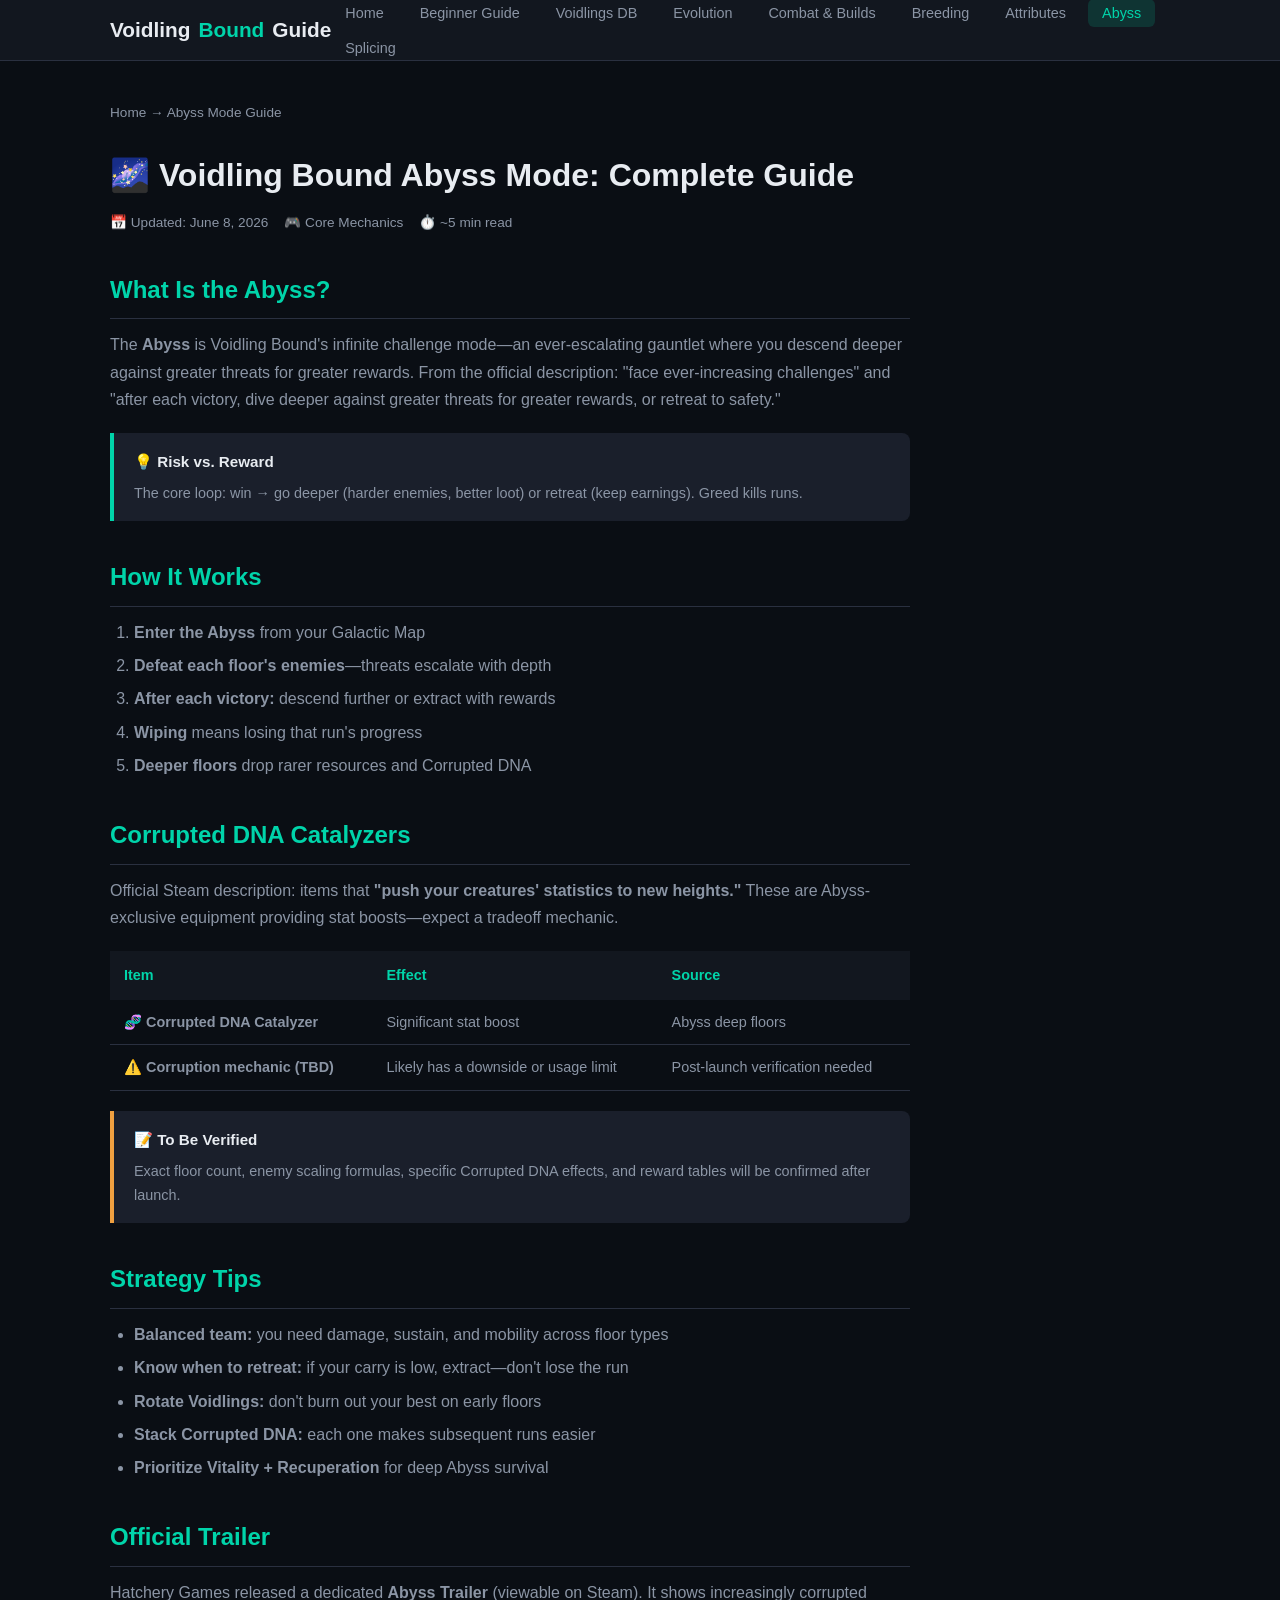
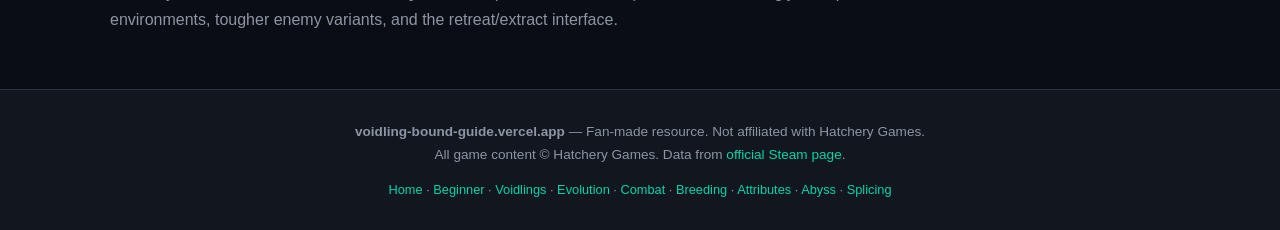
==== abyss.html @ 8f632913 "feat: add Attributes, Abyss, Splicing, Planets pages with Steam-verified data" ====
<!DOCTYPE html>
<html lang="en">
<head>
  <meta charset="UTF-8">
  <meta name="viewport" content="width=device-width, initial-scale=1.0">
  <title>Voidling Bound Abyss Mode Guide — Infinite Challenge & Corrupted DNA</title>
  <meta name="description" content="Complete guide to Voidling Bound's Abyss mode—ever-escalating challenges, risk vs reward, Corrupted DNA Catalyzers, and survival strategies.">
  <meta name="keywords" content="Voidling Bound Abyss, Abyss mode, Corrupted DNA, infinite challenge, endgame guide">
  <link rel="canonical" href="https://voidling-bound-guide.vercel.app/abyss.html">
  <meta property="og:title" content="Voidling Bound Abyss Mode Guide — Infinite Challenge & Corrupted DNA">
  <meta property="og:description" content="Complete guide to Voidling Bound's Abyss mode—ever-escalating challenges, risk vs reward, Corrupted DNA Catalyzers, and survival strategies.">
  <meta property="og:type" content="article">
  <meta property="og:url" content="https://voidling-bound-guide.vercel.app/abyss.html">
  <meta property="og:site_name" content="Voidling Bound Guide">
  <meta name="twitter:card" content="summary_large_image">
  <meta name="twitter:title" content="Voidling Bound Abyss Mode Guide — Infinite Challenge & Corrupted DNA">
  <meta name="twitter:description" content="Complete guide to Voidling Bound's Abyss mode—ever-escalating challenges, risk vs reward, Corrupted DNA Catalyzers, and survival strategies.">
  <meta name="theme-color" content="#0a0e14">
  <link rel="icon" href="data:image/svg+xml,<svg xmlns='http://www.w3.org/2000/svg' viewBox='0 0 100 100'><text y='.9em' font-size='90'>🧬</text></svg>">
  <link rel="stylesheet" href="css/style.css">
</head>
<body>
<header class="site-header">
  <nav class="navbar" aria-label="Main navigation">
    <a href="index.html" class="logo">Voidling<span>Bound</span> Guide</a>
    <button class="menu-toggle" aria-label="Toggle navigation menu">☰</button>
    <ul class="nav-links">
      <li><a href="index.html">Home</a></li>
      <li><a href="guide.html">Beginner Guide</a></li>
      <li><a href="voidlings.html">Voidlings DB</a></li>
      <li><a href="evolution.html">Evolution</a></li>
      <li><a href="combat.html">Combat & Builds</a></li>
      <li><a href="breeding.html">Breeding</a></li>
      <li><a href="attributes.html">Attributes</a></li>
      <li><a href="abyss.html" class="active">Abyss</a></li>
      <li><a href="splicing.html">Splicing</a></li>
    </ul>
  </nav>
</header>
<section class="content-page"><div class="container">
<div class="breadcrumb"><a href="index.html">Home</a> → Abyss Mode Guide</div>
<div class="article-header"><h1>🌌 Voidling Bound Abyss Mode: Complete Guide</h1>
<div class="meta"><span>📅 Updated: June 8, 2026</span><span>🎮 Core Mechanics</span><span>⏱️ ~5 min read</span></div></div>
<article>
<h2>What Is the Abyss?</h2>
<p>The <strong>Abyss</strong> is Voidling Bound's infinite challenge mode—an ever-escalating gauntlet where you descend deeper against greater threats for greater rewards. From the official description: "face ever-increasing challenges" and "after each victory, dive deeper against greater threats for greater rewards, or retreat to safety."</p>

<div class="info-box tip"><h4>💡 Risk vs. Reward</h4><p>The core loop: win → go deeper (harder enemies, better loot) or retreat (keep earnings). Greed kills runs.</p></div>

<h2>How It Works</h2>
<ol>
<li><strong>Enter the Abyss</strong> from your Galactic Map</li>
<li><strong>Defeat each floor's enemies</strong>—threats escalate with depth</li>
<li><strong>After each victory:</strong> descend further or extract with rewards</li>
<li><strong>Wiping</strong> means losing that run's progress</li>
<li><strong>Deeper floors</strong> drop rarer resources and Corrupted DNA</li>
</ol>

<h2>Corrupted DNA Catalyzers</h2>
<p>Official Steam description: items that <strong>"push your creatures' statistics to new heights."</strong> These are Abyss-exclusive equipment providing stat boosts—expect a tradeoff mechanic.</p>

<div class="table-wrap">
<table>
<thead><tr><th scope="col">Item</th><th scope="col">Effect</th><th scope="col">Source</th></tr></thead>
<tbody>
<tr><td>🧬 <strong>Corrupted DNA Catalyzer</strong></td><td>Significant stat boost</td><td>Abyss deep floors</td></tr>
<tr><td>⚠️ <strong>Corruption mechanic (TBD)</strong></td><td>Likely has a downside or usage limit</td><td>Post-launch verification needed</td></tr>
</tbody>
</table>
</div>

<div class="info-box warn"><h4>📝 To Be Verified</h4><p>Exact floor count, enemy scaling formulas, specific Corrupted DNA effects, and reward tables will be confirmed after launch.</p></div>

<h2>Strategy Tips</h2>
<ul>
<li><strong>Balanced team:</strong> you need damage, sustain, and mobility across floor types</li>
<li><strong>Know when to retreat:</strong> if your carry is low, extract—don't lose the run</li>
<li><strong>Rotate Voidlings:</strong> don't burn out your best on early floors</li>
<li><strong>Stack Corrupted DNA:</strong> each one makes subsequent runs easier</li>
<li><strong>Prioritize Vitality + Recuperation</strong> for deep Abyss survival</li>
</ul>

<h2>Official Trailer</h2>
<p>Hatchery Games released a dedicated <strong>Abyss Trailer</strong> (viewable on Steam). It shows increasingly corrupted environments, tougher enemy variants, and the retreat/extract interface.</p>
</article>
</div></section>
<footer class="site-footer"><div class="container">
<p><strong>voidling-bound-guide.vercel.app</strong> — Fan-made resource. Not affiliated with Hatchery Games.</p>
<p>All game content © Hatchery Games. Data from <a href="https://store.steampowered.com/app/2004680/Voidling_Bound/" target="_blank" rel="nofollow">official Steam page</a>.</p>
<p style="margin-top:12px;font-size:0.8rem;"><a href="index.html">Home</a> · <a href="guide.html">Beginner</a> · <a href="voidlings.html">Voidlings</a> · <a href="evolution.html">Evolution</a> · <a href="combat.html">Combat</a> · <a href="breeding.html">Breeding</a> · <a href="attributes.html">Attributes</a> · <a href="abyss.html">Abyss</a> · <a href="splicing.html">Splicing</a></p>
</div></footer>
<button class="back-to-top" id="backToTop" aria-label="Back to top">↑</button>
<script>document.querySelector('.menu-toggle').addEventListener('click',function(){document.querySelector('.nav-links').classList.toggle('open')});var B=document.getElementById('backToTop');window.addEventListener('scroll',function(){window.scrollY>400?B.classList.add('visible'):B.classList.remove('visible')});B.addEventListener('click',function(){window.scrollTo({top:0,behavior:'smooth'})});</script>
</body></html>
---- css/style.css ----
/* ===== Voidling Bound Guide - Main Stylesheet ===== */

/* --- Reset & Base --- */
*, *::before, *::after { box-sizing: border-box; margin: 0; padding: 0; }

:root {
  --bg-primary: #0a0e14;
  --bg-secondary: #12171f;
  --bg-card: #1a1f2b;
  --border: #2a3040;
  --text-primary: #e8ecf1;
  --text-secondary: #8b95a5;
  --accent: #00d4aa;
  --accent-glow: rgba(0, 212, 170, 0.15);
  --accent2: #7c5ce7;
  --warning: #f0a040;
  --danger: #e04060;
  --max-width: 1100px;
  --radius: 8px;
}

html { scroll-behavior: smooth; }

body {
  font-family: -apple-system, BlinkMacSystemFont, 'Segoe UI', Roboto, 'Helvetica Neue', Arial, sans-serif;
  background: var(--bg-primary);
  color: var(--text-primary);
  line-height: 1.7;
  font-size: 16px;
}

a { color: var(--accent); text-decoration: none; transition: color 0.2s; }
a:hover { color: #00ffcc; }

img { max-width: 100%; height: auto; display: block; }

.container { max-width: var(--max-width); margin: 0 auto; padding: 0 20px; }

/* --- Header / Nav --- */
.site-header {
  background: var(--bg-secondary);
  border-bottom: 1px solid var(--border);
  position: sticky; top: 0; z-index: 100;
  backdrop-filter: blur(10px);
}

.navbar {
  display: flex; align-items: center; justify-content: space-between;
  max-width: var(--max-width); margin: 0 auto; padding: 0 20px; height: 60px;
}

.logo {
  font-size: 1.3rem; font-weight: 700; color: var(--text-primary);
  display: flex; align-items: center; gap: 8px;
}
.logo span { color: var(--accent); }

.nav-links { display: flex; gap: 8px; list-style: none; flex-wrap: wrap; }
.nav-links a {
  color: var(--text-secondary); padding: 6px 14px; border-radius: 6px;
  font-size: 0.9rem; font-weight: 500; transition: all 0.2s;
}
.nav-links a:hover, .nav-links a.active { color: var(--accent); background: var(--accent-glow); }

.menu-toggle { display: none; background: none; border: none; color: var(--text-primary); font-size: 1.5rem; cursor: pointer; }

/* --- Hero --- */
.hero {
  background: linear-gradient(135deg, var(--bg-secondary) 0%, #0d1a2d 50%, #141028 100%);
  padding: 60px 0; text-align: center; border-bottom: 1px solid var(--border);
}
.hero h1 { font-size: 2.4rem; margin-bottom: 12px; line-height: 1.3; }
.hero h1 span { color: var(--accent); }
.hero p { color: var(--text-secondary); font-size: 1.1rem; max-width: 650px; margin: 0 auto 24px; }
.hero .badge {
  display: inline-block; background: var(--accent-glow); color: var(--accent);
  padding: 4px 14px; border-radius: 20px; font-size: 0.85rem; font-weight: 500;
}

/* --- Buttons --- */
.btn {
  display: inline-block; padding: 10px 24px; border-radius: 6px;
  font-weight: 600; font-size: 0.95rem; cursor: pointer; transition: all 0.2s;
  border: none; text-align: center;
}
.btn-primary { background: var(--accent); color: #000; }
.btn-primary:hover { background: #00ffcc; color: #000; }
.btn-outline {
  background: transparent; color: var(--accent);
  border: 1px solid var(--accent);
}
.btn-outline:hover { background: var(--accent-glow); color: #00ffcc; }

/* --- Sections --- */
.section { padding: 50px 0; }
.section-title {
  font-size: 1.8rem; margin-bottom: 8px; text-align: center;
}
.section-subtitle { color: var(--text-secondary); text-align: center; margin-bottom: 36px; }
.section-divider { border: none; border-top: 1px solid var(--border); margin: 0; }

/* --- Cards Grid --- */
.card-grid { display: grid; grid-template-columns: repeat(auto-fill, minmax(300px, 1fr)); gap: 20px; }

.card {
  background: var(--bg-card); border: 1px solid var(--border); border-radius: var(--radius);
  padding: 24px; transition: transform 0.2s, border-color 0.2s;
}
.card:hover { transform: translateY(-2px); border-color: var(--accent); }
.card-icon { font-size: 2rem; margin-bottom: 12px; }
.card h3 { font-size: 1.2rem; margin-bottom: 8px; }
.card h3 a { color: var(--text-primary); }
.card h3 a:hover { color: var(--accent); }
.card p { color: var(--text-secondary); font-size: 0.9rem; line-height: 1.6; }
.card-tag {
  display: inline-block; font-size: 0.75rem; padding: 2px 10px;
  border-radius: 12px; margin-top: 10px; font-weight: 500;
}
.tag-new { background: rgba(0,212,170,0.15); color: var(--accent); }
.tag-hot { background: rgba(240,160,64,0.15); color: var(--warning); }
.tag-guide { background: rgba(124,92,231,0.15); color: var(--accent2); }

/* --- Content Page Layout --- */
.content-page { padding: 40px 0; }
.breadcrumb { color: var(--text-secondary); font-size: 0.85rem; margin-bottom: 24px; }
.breadcrumb a { color: var(--text-secondary); }
.breadcrumb a:hover { color: var(--accent); }

.article-header { margin-bottom: 32px; }
.article-header h1 { font-size: 2rem; margin-bottom: 8px; }
.article-header .meta { color: var(--text-secondary); font-size: 0.85rem; }
.article-header .meta span { margin-right: 16px; }

article { max-width: 800px; }

article h2 {
  font-size: 1.5rem; margin-top: 36px; margin-bottom: 12px;
  padding-bottom: 8px; border-bottom: 1px solid var(--border);
  color: var(--accent);
}
article h3 { font-size: 1.2rem; margin-top: 24px; margin-bottom: 8px; }
article p { margin-bottom: 16px; color: var(--text-secondary); }
article ul, article ol { margin-bottom: 16px; padding-left: 24px; color: var(--text-secondary); }
article li { margin-bottom: 6px; }

/* --- Info Box --- */
.info-box {
  background: var(--bg-card); border-left: 4px solid var(--accent);
  border-radius: 0 var(--radius) var(--radius) 0;
  padding: 16px 20px; margin: 20px 0;
}
.info-box.tip { border-left-color: var(--accent); }
.info-box.warn { border-left-color: var(--warning); }
.info-box h4 { margin-bottom: 6px; font-size: 0.95rem; }
.info-box p { margin-bottom: 0; font-size: 0.9rem; }

/* --- Stats Table --- */
.table-wrap { overflow-x: auto; margin: 20px 0; }
table { width: 100%; border-collapse: collapse; font-size: 0.9rem; }
th {
  background: var(--bg-secondary); color: var(--accent); text-align: left;
  padding: 12px 14px; font-weight: 600; white-space: nowrap;
}
td {
  padding: 10px 14px; border-bottom: 1px solid var(--border);
  color: var(--text-secondary);
}
tr:hover td { background: rgba(255,255,255,0.02); }

/* --- Voidling Card --- */
.voidling-grid { display: grid; grid-template-columns: repeat(auto-fill, minmax(260px, 1fr)); gap: 16px; }
.voidling-card {
  background: var(--bg-card); border: 1px solid var(--border);
  border-radius: var(--radius); padding: 20px; transition: border-color 0.2s;
}
.voidling-card:hover { border-color: var(--accent); }
.voidling-card .element-badge {
  display: inline-block; padding: 2px 8px; border-radius: 4px;
  font-size: 0.7rem; font-weight: 700; text-transform: uppercase;
  margin-right: 6px; margin-bottom: 6px;
}
.element-fire { background: rgba(240,100,60,0.2); color: #f0643c; }
.element-ice { background: rgba(100,180,255,0.2); color: #64b4ff; }
.element-electric { background: rgba(240,220,60,0.2); color: #f0dc3c; }
.element-toxic { background: rgba(140,200,60,0.2); color: #8cc83c; }
.element-void { background: rgba(160,100,220,0.2); color: #a064dc; }

/* --- Footer --- */
.site-footer {
  background: var(--bg-secondary); border-top: 1px solid var(--border);
  padding: 30px 0; text-align: center;
}
.site-footer p { color: var(--text-secondary); font-size: 0.85rem; }
.site-footer a { color: var(--accent); }

/* --- Ad Placeholder (hidden until AdSense approved) --- */
.ad-slot { display: none; }

/* --- Pre-Launch Notice Banner --- */
.launch-banner {
  background: linear-gradient(135deg, rgba(0,212,170,0.12), rgba(124,92,231,0.12));
  border-bottom: 1px solid var(--border);
  padding: 10px 0; text-align: center; font-size: 0.85rem;
  color: var(--text-secondary);
}
.launch-banner strong { color: var(--accent); }

/* --- Page Table of Contents --- */
.toc {
  background: var(--bg-card); border: 1px solid var(--border);
  border-radius: var(--radius); padding: 20px 24px; margin-bottom: 32px;
}
.toc h3 { font-size: 0.95rem; color: var(--accent); margin-bottom: 12px; }
.toc ol { padding-left: 20px; margin-bottom: 0; }
.toc li { margin-bottom: 6px; font-size: 0.9rem; }
.toc a { color: var(--text-secondary); }
.toc a:hover { color: var(--accent); }

/* --- Back to Top Button --- */
.back-to-top {
  position: fixed; bottom: 30px; right: 30px; z-index: 99;
  width: 44px; height: 44px; border-radius: 50%;
  background: var(--accent); color: #000; border: none;
  font-size: 1.2rem; cursor: pointer; opacity: 0;
  transform: translateY(20px); transition: all 0.3s;
  pointer-events: none; box-shadow: 0 4px 16px rgba(0,212,170,0.3);
}
.back-to-top.visible { opacity: 1; transform: translateY(0); pointer-events: auto; }
.back-to-top:hover { background: #00ffcc; transform: translateY(-2px); }

/* --- Probability Bars --- */
.prob-bars { margin: 20px 0; }
.prob-row { display: flex; align-items: center; gap: 12px; margin-bottom: 10px; }
.prob-label { min-width: 120px; font-size: 0.85rem; color: var(--text-secondary); text-align: right; }
.prob-track { flex: 1; background: var(--bg-secondary); border-radius: 10px; height: 18px; overflow: hidden; }
.prob-fill {
  height: 100%; border-radius: 10px; background: linear-gradient(90deg, var(--accent), #00ffcc);
  display: flex; align-items: center; justify-content: flex-end; padding-right: 8px;
  font-size: 0.7rem; font-weight: 700; color: #000; min-width: fit-content;
}
.prob-fill.low { background: linear-gradient(90deg, #f0a040, #f0c060); }
.prob-fill.rare { background: linear-gradient(90deg, #7c5ce7, #a078ff); }

/* --- Mobile --- */
@media (max-width: 768px) {
  .nav-links { display: none; }
  .nav-links.open { display: flex; flex-direction: column; position: absolute; top: 60px; left: 0; right: 0; background: var(--bg-secondary); border-bottom: 1px solid var(--border); padding: 12px 20px; }
  .menu-toggle { display: block; }
  .hero h1 { font-size: 1.6rem; }
  .section-title { font-size: 1.4rem; }
  .card-grid { grid-template-columns: 1fr; }
  .voidling-grid { grid-template-columns: 1fr; }
  article { max-width: 100%; }
}

/* --- Print --- */
@media print { .site-header, .site-footer, .ad-slot { display: none; } }
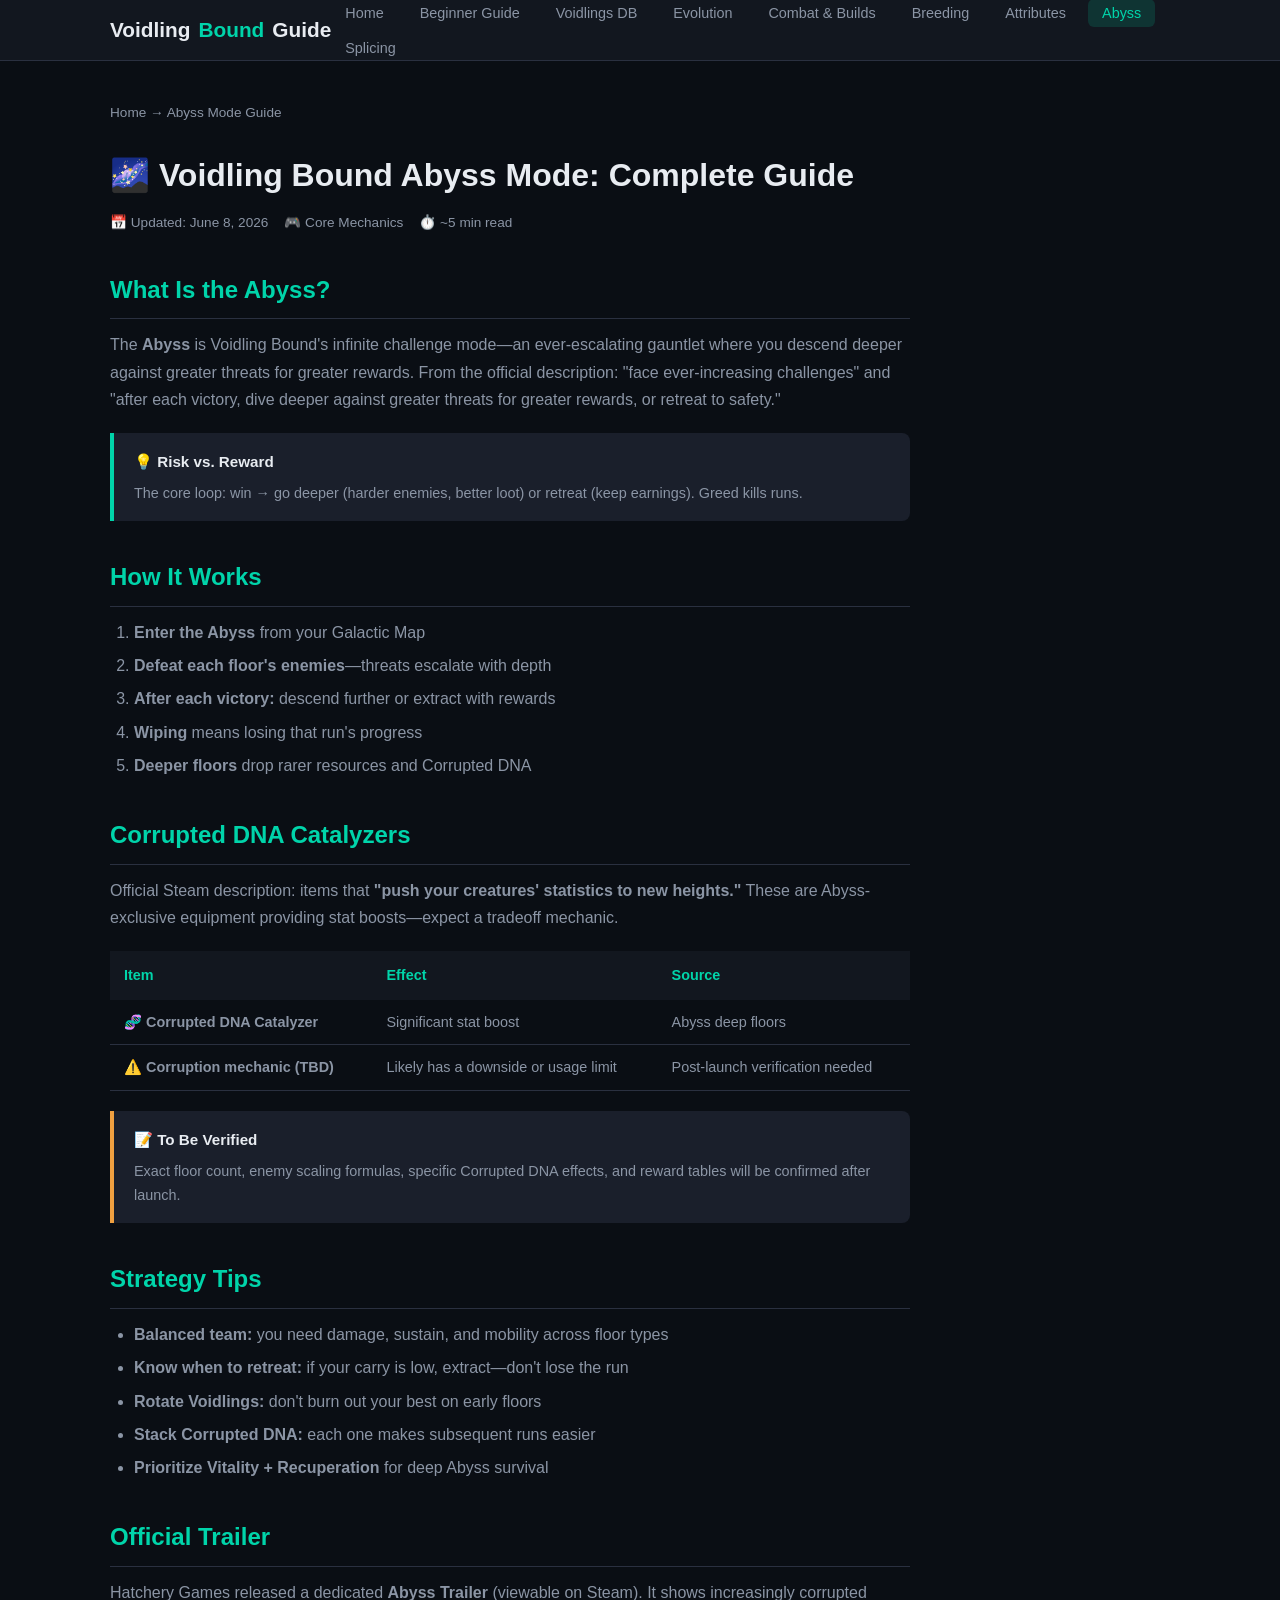
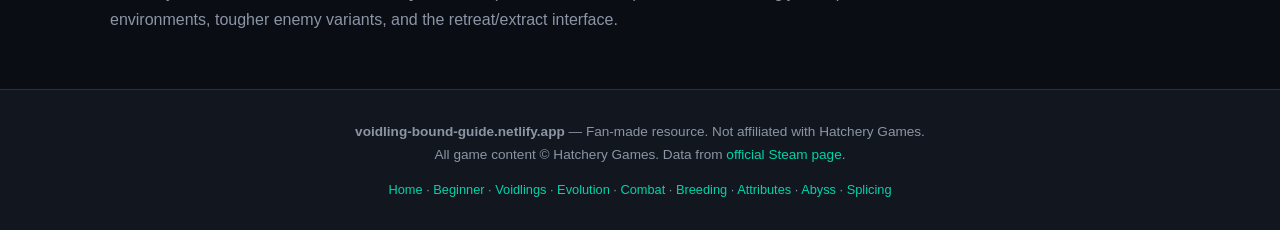
==== commit 2cc88ec5: "Switch production domain to Netlify: voidling-bound-guide.netlify.app" ====
--- a/abyss.html
+++ b/abyss.html
@@ -6,11 +6,11 @@
   <title>Voidling Bound Abyss Mode Guide — Infinite Challenge & Corrupted DNA</title>
   <meta name="description" content="Complete guide to Voidling Bound's Abyss mode—ever-escalating challenges, risk vs reward, Corrupted DNA Catalyzers, and survival strategies.">
   <meta name="keywords" content="Voidling Bound Abyss, Abyss mode, Corrupted DNA, infinite challenge, endgame guide">
-  <link rel="canonical" href="https://voidling-bound-guide.vercel.app/abyss.html">
+  <link rel="canonical" href="https://voidling-bound-guide.netlify.app/abyss.html">
   <meta property="og:title" content="Voidling Bound Abyss Mode Guide — Infinite Challenge & Corrupted DNA">
   <meta property="og:description" content="Complete guide to Voidling Bound's Abyss mode—ever-escalating challenges, risk vs reward, Corrupted DNA Catalyzers, and survival strategies.">
   <meta property="og:type" content="article">
-  <meta property="og:url" content="https://voidling-bound-guide.vercel.app/abyss.html">
+  <meta property="og:url" content="https://voidling-bound-guide.netlify.app/abyss.html">
   <meta property="og:site_name" content="Voidling Bound Guide">
   <meta name="twitter:card" content="summary_large_image">
   <meta name="twitter:title" content="Voidling Bound Abyss Mode Guide — Infinite Challenge & Corrupted DNA">
@@ -85,7 +85,7 @@
 </article>
 </div></section>
 <footer class="site-footer"><div class="container">
-<p><strong>voidling-bound-guide.vercel.app</strong> — Fan-made resource. Not affiliated with Hatchery Games.</p>
+<p><strong>voidling-bound-guide.netlify.app</strong> — Fan-made resource. Not affiliated with Hatchery Games.</p>
 <p>All game content © Hatchery Games. Data from <a href="https://store.steampowered.com/app/2004680/Voidling_Bound/" target="_blank" rel="nofollow">official Steam page</a>.</p>
 <p style="margin-top:12px;font-size:0.8rem;"><a href="index.html">Home</a> · <a href="guide.html">Beginner</a> · <a href="voidlings.html">Voidlings</a> · <a href="evolution.html">Evolution</a> · <a href="combat.html">Combat</a> · <a href="breeding.html">Breeding</a> · <a href="attributes.html">Attributes</a> · <a href="abyss.html">Abyss</a> · <a href="splicing.html">Splicing</a></p>
 </div></footer>
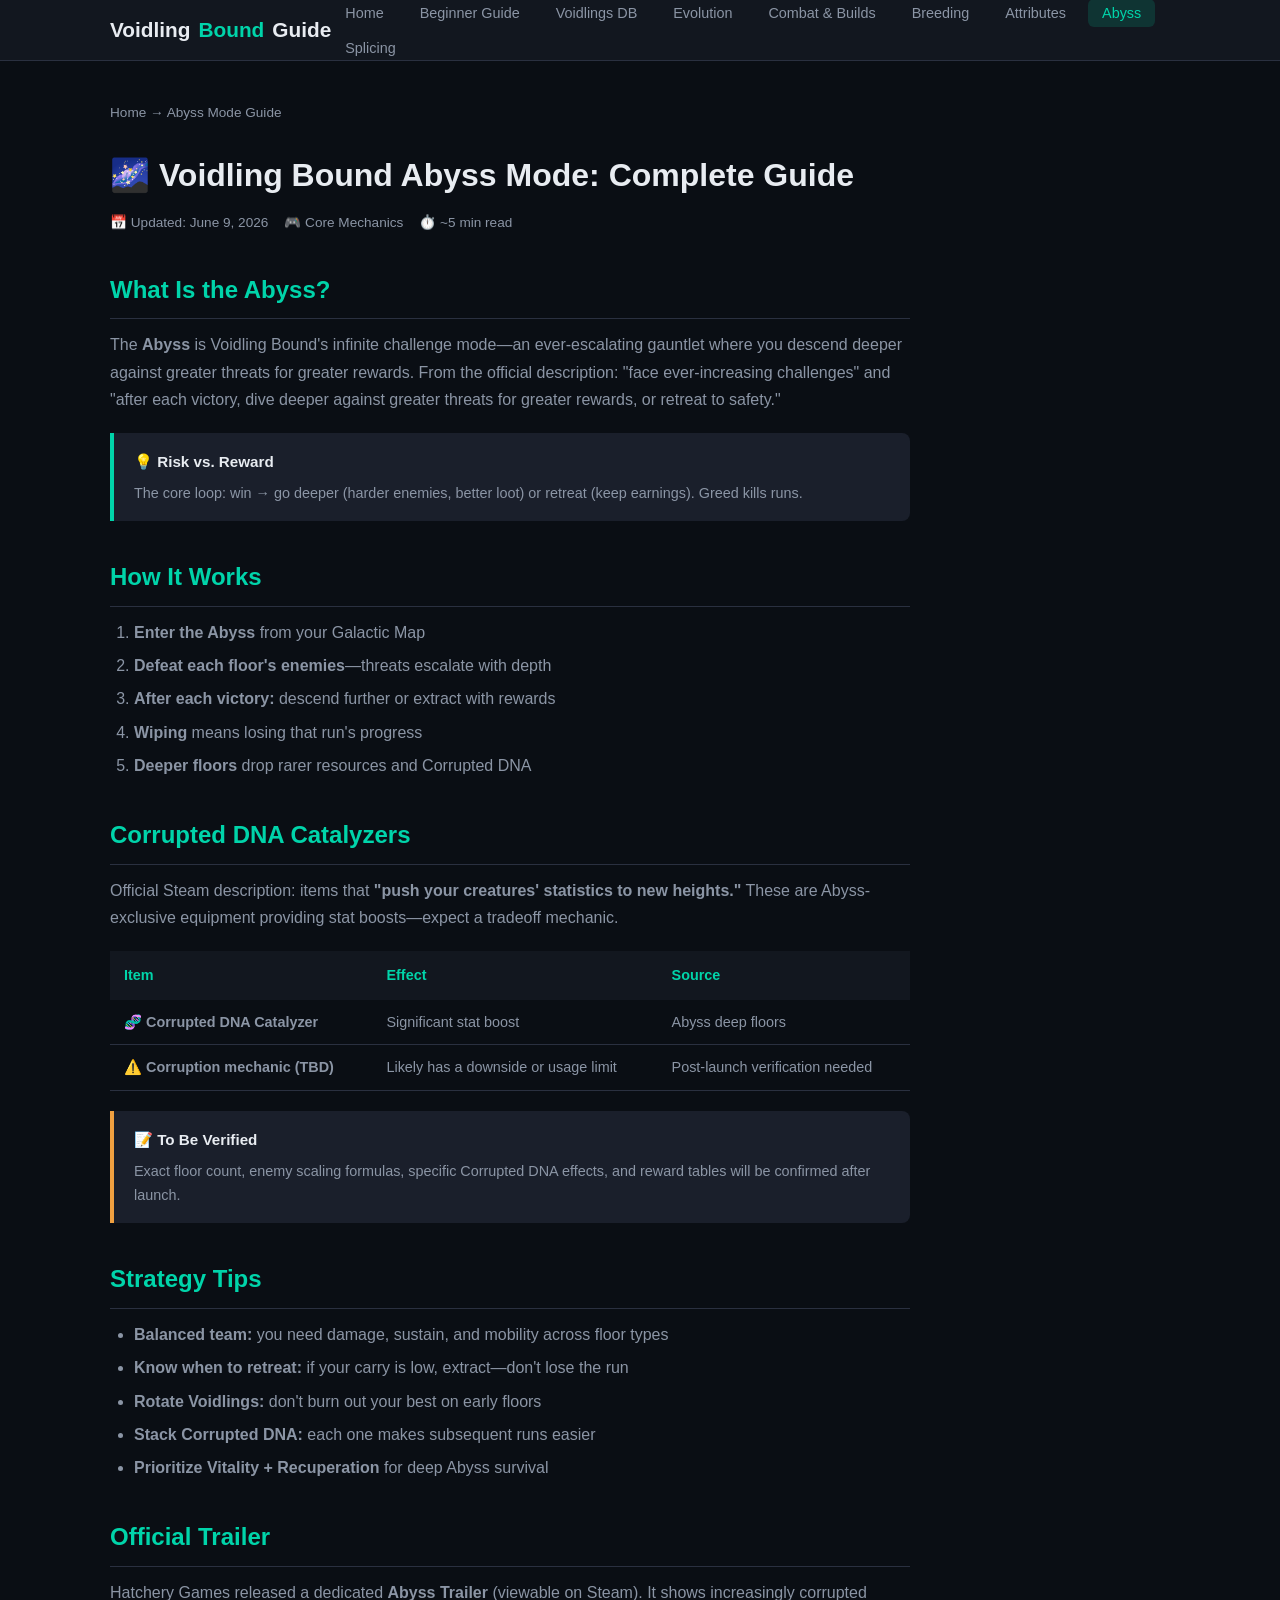
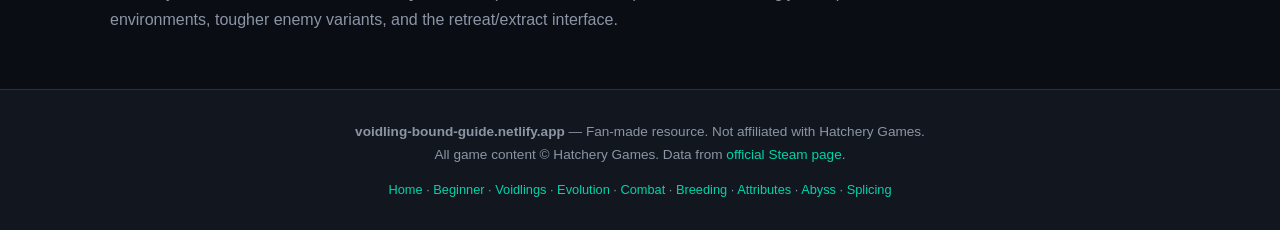
==== commit 9af1f54e: "fix: remove fabricated Voidling names, update to verified launch data" ====
--- a/abyss.html
+++ b/abyss.html
@@ -18,6 +18,13 @@
   <meta name="theme-color" content="#0a0e14">
   <link rel="icon" href="data:image/svg+xml,<svg xmlns='http://www.w3.org/2000/svg' viewBox='0 0 100 100'><text y='.9em' font-size='90'>🧬</text></svg>">
   <link rel="stylesheet" href="css/style.css">
+
+  <!-- Vercel Analytics -->
+  <script>
+    window.va = window.va || function () { (window.vaq = window.vaq || []).push(arguments); };
+  </script>
+  <script defer src="/_vercel/insights/script.js"></script>
+
 </head>
 <body>
 <header class="site-header">
@@ -40,7 +47,7 @@
 <section class="content-page"><div class="container">
 <div class="breadcrumb"><a href="index.html">Home</a> → Abyss Mode Guide</div>
 <div class="article-header"><h1>🌌 Voidling Bound Abyss Mode: Complete Guide</h1>
-<div class="meta"><span>📅 Updated: June 8, 2026</span><span>🎮 Core Mechanics</span><span>⏱️ ~5 min read</span></div></div>
+<div class="meta"><span>📅 Updated: June 9, 2026</span><span>🎮 Core Mechanics</span><span>⏱️ ~5 min read</span></div></div>
 <article>
 <h2>What Is the Abyss?</h2>
 <p>The <strong>Abyss</strong> is Voidling Bound's infinite challenge mode—an ever-escalating gauntlet where you descend deeper against greater threats for greater rewards. From the official description: "face ever-increasing challenges" and "after each victory, dive deeper against greater threats for greater rewards, or retreat to safety."</p>
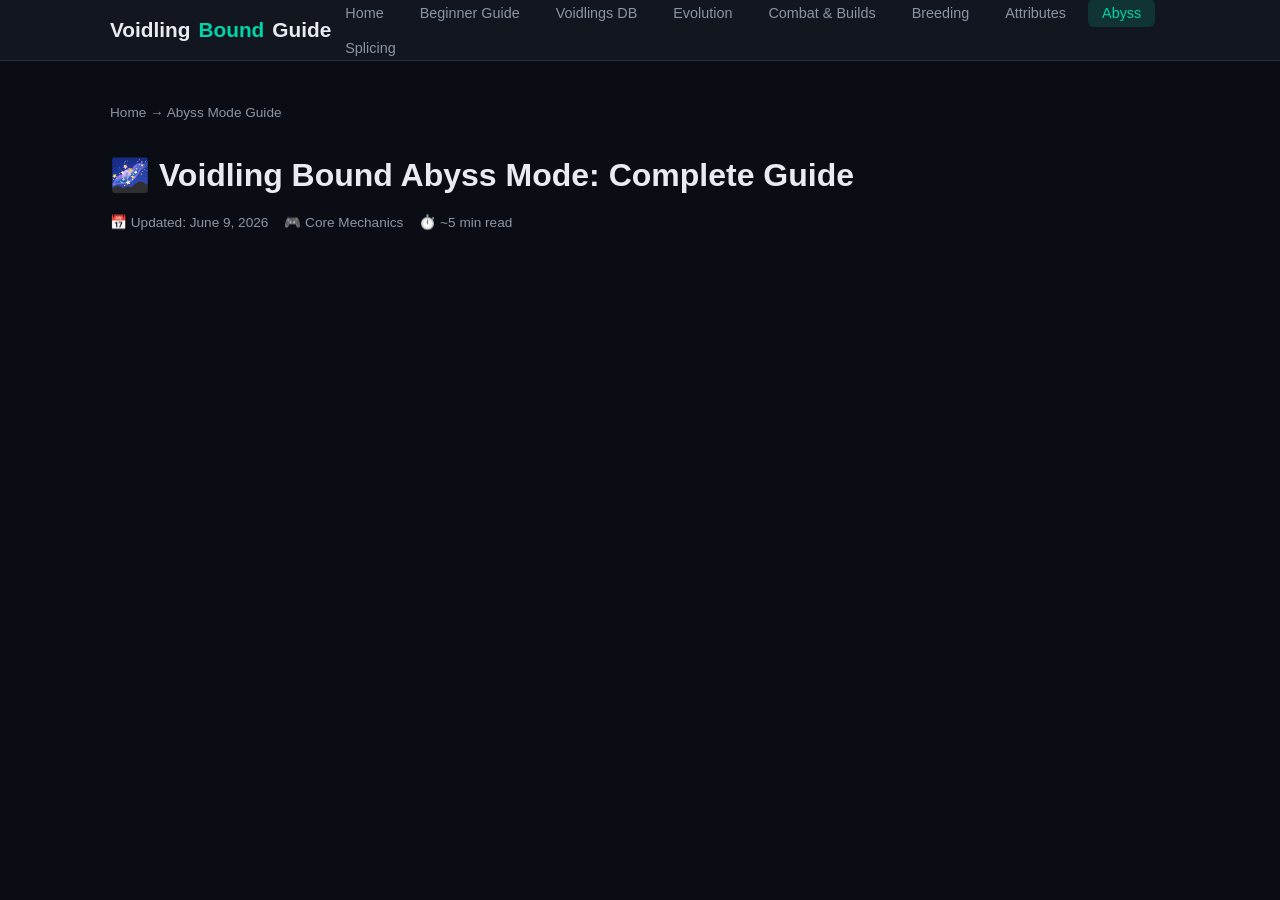
==== commit 7d686a34: "Rewrite: cut from 11 pages to 5 honest pages. Fixed fabricated numbers (8→9 species, 248+→~279, remo" ====
--- a/abyss.html
+++ b/abyss.html
@@ -49,53 +49,3 @@
 <div class="article-header"><h1>🌌 Voidling Bound Abyss Mode: Complete Guide</h1>
 <div class="meta"><span>📅 Updated: June 9, 2026</span><span>🎮 Core Mechanics</span><span>⏱️ ~5 min read</span></div></div>
 <article>
-<h2>What Is the Abyss?</h2>
-<p>The <strong>Abyss</strong> is Voidling Bound's infinite challenge mode—an ever-escalating gauntlet where you descend deeper against greater threats for greater rewards. From the official description: "face ever-increasing challenges" and "after each victory, dive deeper against greater threats for greater rewards, or retreat to safety."</p>
-
-<div class="info-box tip"><h4>💡 Risk vs. Reward</h4><p>The core loop: win → go deeper (harder enemies, better loot) or retreat (keep earnings). Greed kills runs.</p></div>
-
-<h2>How It Works</h2>
-<ol>
-<li><strong>Enter the Abyss</strong> from your Galactic Map</li>
-<li><strong>Defeat each floor's enemies</strong>—threats escalate with depth</li>
-<li><strong>After each victory:</strong> descend further or extract with rewards</li>
-<li><strong>Wiping</strong> means losing that run's progress</li>
-<li><strong>Deeper floors</strong> drop rarer resources and Corrupted DNA</li>
-</ol>
-
-<h2>Corrupted DNA Catalyzers</h2>
-<p>Official Steam description: items that <strong>"push your creatures' statistics to new heights."</strong> These are Abyss-exclusive equipment providing stat boosts—expect a tradeoff mechanic.</p>
-
-<div class="table-wrap">
-<table>
-<thead><tr><th scope="col">Item</th><th scope="col">Effect</th><th scope="col">Source</th></tr></thead>
-<tbody>
-<tr><td>🧬 <strong>Corrupted DNA Catalyzer</strong></td><td>Significant stat boost</td><td>Abyss deep floors</td></tr>
-<tr><td>⚠️ <strong>Corruption mechanic (TBD)</strong></td><td>Likely has a downside or usage limit</td><td>Post-launch verification needed</td></tr>
-</tbody>
-</table>
-</div>
-
-<div class="info-box warn"><h4>📝 To Be Verified</h4><p>Exact floor count, enemy scaling formulas, specific Corrupted DNA effects, and reward tables will be confirmed after launch.</p></div>
-
-<h2>Strategy Tips</h2>
-<ul>
-<li><strong>Balanced team:</strong> you need damage, sustain, and mobility across floor types</li>
-<li><strong>Know when to retreat:</strong> if your carry is low, extract—don't lose the run</li>
-<li><strong>Rotate Voidlings:</strong> don't burn out your best on early floors</li>
-<li><strong>Stack Corrupted DNA:</strong> each one makes subsequent runs easier</li>
-<li><strong>Prioritize Vitality + Recuperation</strong> for deep Abyss survival</li>
-</ul>
-
-<h2>Official Trailer</h2>
-<p>Hatchery Games released a dedicated <strong>Abyss Trailer</strong> (viewable on Steam). It shows increasingly corrupted environments, tougher enemy variants, and the retreat/extract interface.</p>
-</article>
-</div></section>
-<footer class="site-footer"><div class="container">
-<p><strong>voidling-bound-guide.netlify.app</strong> — Fan-made resource. Not affiliated with Hatchery Games.</p>
-<p>All game content © Hatchery Games. Data from <a href="https://store.steampowered.com/app/2004680/Voidling_Bound/" target="_blank" rel="nofollow">official Steam page</a>.</p>
-<p style="margin-top:12px;font-size:0.8rem;"><a href="index.html">Home</a> · <a href="guide.html">Beginner</a> · <a href="voidlings.html">Voidlings</a> · <a href="evolution.html">Evolution</a> · <a href="combat.html">Combat</a> · <a href="breeding.html">Breeding</a> · <a href="attributes.html">Attributes</a> · <a href="abyss.html">Abyss</a> · <a href="splicing.html">Splicing</a></p>
-</div></footer>
-<button class="back-to-top" id="backToTop" aria-label="Back to top">↑</button>
-<script>document.querySelector('.menu-toggle').addEventListener('click',function(){document.querySelector('.nav-links').classList.toggle('open')});var B=document.getElementById('backToTop');window.addEventListener('scroll',function(){window.scrollY>400?B.classList.add('visible'):B.classList.remove('visible')});B.addEventListener('click',function(){window.scrollTo({top:0,behavior:'smooth'})});</script>
-</body></html>
